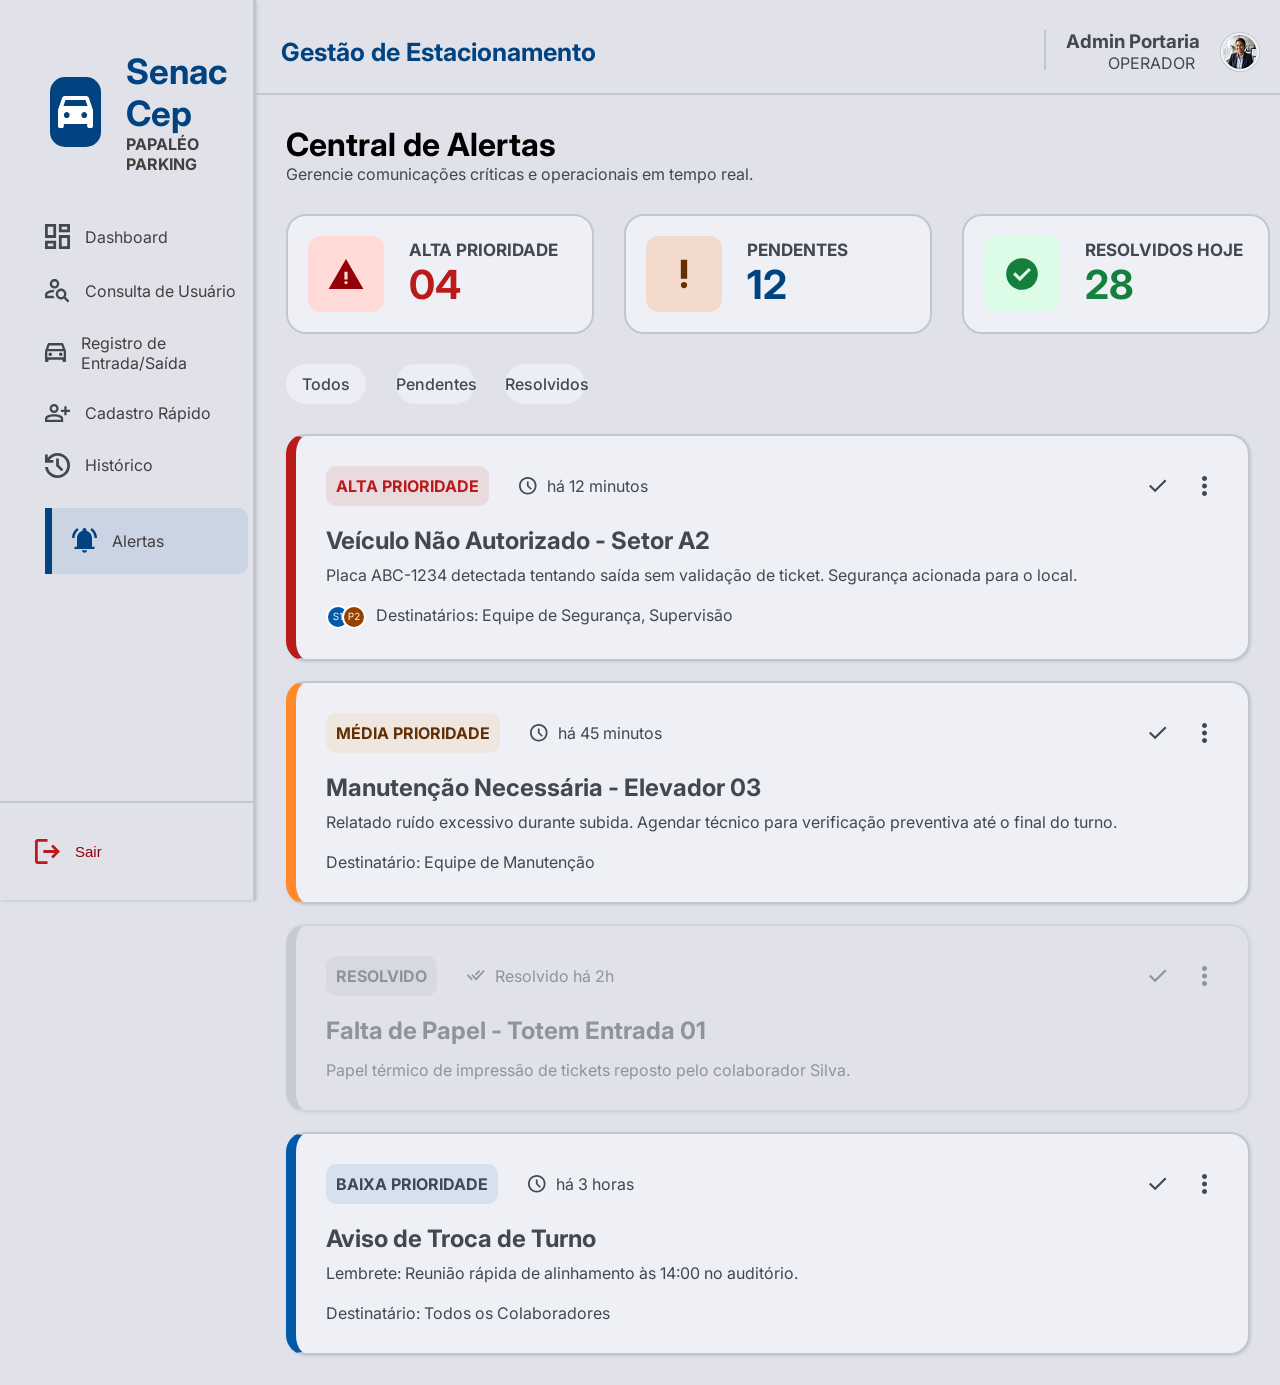
==== pages/alerta.html @ 00136c9e "Rename Alerta.html to alerta.html" ====
<!doctype html>
<html lang="pt-br">
  <head>
    <meta charset="UTF-8" />
    <meta name="viewport" content="width=device-width, initial-scale=1.0" />
    <title>Alertas - Senac Parking</title>

    <link rel="stylesheet" href="../css/style.css" />
    <link rel="stylesheet" href="../css/Alerta.css" />

    <link rel="preconnect" href="https://fonts.googleapis.com" />
    <link rel="preconnect" href="https://fonts.gstatic.com" crossorigin />
    <link
      href="https://fonts.googleapis.com/css2?family=Inter:ital,opsz,wght@0,14..32,100..900;1,14..32,100..900&family=Jockey+One&family=Poppins:ital,wght@0,100;0,200;0,300;0,400;0,500;0,600;0,700;0,800;0,900;1,100;1,200;1,300;1,400;1,500;1,600;1,700;1,800;1,900&display=swap"
      rel="stylesheet"
    />
  </head>

  <body>
    <main>
      <div class="pagina">
        <aside>
          <div class="tituloAside">
            <div class="imagemtituloaside">
              <img src="../Teste-senac2/Imagem/Icon-carro-branco.svg" alt="" />
            </div>

            <div class="nomeLogoAside">
              <h3>Senac Cep</h3>
              <h4>PAPALÉO PARKING</h4>
            </div>
          </div>
          <nav>
            <div class="inconsNav">
              <img src="../Teste-senac2/Imagem/Icon-dashboard.svg" alt="" />
              <a href="#">Dashboard</a>
            </div>
            <div class="inconsNav">
              <img
                src="../Teste-senac2/Imagem/Icon-consultar-usuarios.svg"
                alt=""
              />
              <a href="ConsultaUsuario.html">Consulta de Usuário</a>
            </div>
            <div class="inconsNav">
              <img
                src="../Teste-senac2/Imagem/Icon-registrar-entradas-e-saidas.svg"
                alt=""
              />
              <a href="#">Registro de Entrada/Saída</a>
            </div>
            <div class="inconsNav">
              <img
                src="../Teste-senac2/Imagem/Icon-cadastro-rapido-cinza.svg"
                alt=""
              />
              <a href="cadastro.html">Cadastro Rápido</a>
            </div>
            <div class="inconsNav">
              <img src="../Teste-senac2/Imagem/Icon-historico.svg" alt="" />
              <a href="#">Histórico</a>
            </div>
            <div class="inconsNav cadastroRapido">
              <img src="../Teste-senac2/Imagem/Icon-alertas-azul.svg" alt="" />
              <a href="#">Alertas</a>
            </div>
          </nav>

          <hr />
          <div class="buttonSair">
            <img src="../Teste-senac2/Imagem/Icon-sair.svg" alt="" />
            <button onclick="sair()" class="buttonSair">Sair</button>
          </div>
        </aside>
        <div class="ParteCentral">
          <header>
            <h2>Gestão de Estacionamento</h2>

            <div class="perfilusuario">
              <hr />
              <div>
                <h3>Admin Portaria</h3>
                <p>OPERADOR</p>
              </div>
            </div>
            <img
              src="../Teste-senac2/Imagem/Foto de Perfil do Administrador.png"
              alt=""
            />
          </header>

          <div class="conteudo">
            <div class="tituloConteudo">
              <h1>Central de Alertas</h1>
              <p>
                Gerencie comunicações críticas e operacionais em tempo real.
              </p>
            </div>
            <div class="divPrioridades">
              <div class="altaPrioridade cardPrioridade">
                <img src="../Teste-senac2/Imagem/Icon-Prioridade.svg" alt="" />
                <div>
                  <h3>ALTA PRIORIDADE</h3>
                  <strong class="numeroPrioridade">04</strong>
                </div>
              </div>
              <div class="divPendestes cardPrioridade">
                <img src="../Teste-senac2/Imagem/Icon-Pendentes.svg" alt="" />
                <div>
                  <h3>PENDENTES</h3>
                  <strong class="numeroPendente">12</strong>
                </div>
              </div>
              <div class="divResolvidos cardPrioridade">
                <img src="../Teste-senac2/Imagem/Icon-Resolvidos.svg" alt="" />
                <div>
                  <h3>RESOLVIDOS HOJE</h3>
                  <strong class="numeroResolvidos">28</strong>
                </div>
              </div>
            </div>

            <div class="botoesAtalho">
              <button id="botaoTodos"  class="botoes" onclick="BT_Todos()">Todos</button>

              <button id="botaoPendentes" class="botoes" onclick="BT_Pendentes()">Pendentes</button>

              <button id="botaoResolvidos"  onclick="BT_Resolvidos()" class="botoes">Resolvidos</button>
            </div>

            <div class="divNotificacoes">
              <div class="notificacao1 notificacao " id="altaPrioridade">
                <div class="textoNotificao">
                  <div>
                    <h4>ALTA PRIORIDADE</h4>
                    <div>
                      <img
                        src="../Teste-senac2/Imagem/Icon-relogio.svg"
                        alt=""
                      />
                      <p>há 12 minutos</p>
                    </div>
                  </div>

                  <div>
                    <img src="../Teste-senac2/Imagem/Icon-Check.svg" alt="" />
                    <img
                      class="trespontinho"
                      src="../Teste-senac2/Imagem/Icon-Pontinhos.svg"
                      alt=""
                    />
                  </div>
                </div>
                <h2>Veículo Não Autorizado - Setor A2</h2>
                <p class="texto">
                  Placa ABC-1234 detectada tentando saída sem validação de
                  ticket. Segurança acionada para o local.
                </p>
                <div>
                  <img
                    src="../Teste-senac2/Imagem/Icon-Destinatario.svg"
                    alt=""
                  />
                  <p>Destinatários: Equipe de Segurança, Supervisão</p>
                </div>
              </div>

              <div class="notificacao2 notificacao" id="mediaPrioridade">
                <div class="textoNotificao">
                  <div>
                    <h4>MÉDIA PRIORIDADE</h4>
                    <div>
                      <img
                        src="../Teste-senac2/Imagem/Icon-relogio.svg"
                        alt=""
                      />
                      <p>há 45 minutos</p>
                    </div>
                  </div>

                  <div>
                    <img src="../Teste-senac2/Imagem/Icon-Check.svg" alt="" />
                    <img
                      class="trespontinho"
                      src="../Teste-senac2/Imagem/Icon-Pontinhos.svg"
                      alt=""
                    />
                  </div>
                </div>
                <h2>Manutenção Necessária - Elevador 03</h2>
                <p class="texto">
                  Relatado ruído excessivo durante subida. Agendar técnico para verificação preventiva até o final do turno.
                </p>
                <div>
                  <p>Destinatário: Equipe de Manutenção</p>
                </div>
              </div>

              <div class="notificacao3 notificacao" id="resolvido">
                <div class="textoNotificao">
                  <div>
                    <h4>RESOLVIDO</h4>
                    <div>
                      <img
                        src="../Teste-senac2/Imagem/Icon-cheked.svg"
                        alt=""
                      />
                      <p>Resolvido há 2h</p>
                    </div>
                  </div>

                  <div>
                    <img src="../Teste-senac2/Imagem/Icon-Check.svg" alt="" />
                    <img
                      class="trespontinho"
                      src="../Teste-senac2/Imagem/Icon-Pontinhos.svg"
                      alt=""
                    />
                  </div>
                </div>
                <h2>Falta de Papel - Totem Entrada 01</h2>
                <p class="texto">
                 Papel térmico de impressão de tickets reposto pelo colaborador Silva.
                </p>
               
              </div>

              <div class="notificacao4 notificacao" id="baixaPrioridade">
                <div class="textoNotificao">
                  <div>
                    <h4>BAIXA PRIORIDADE</h4>
                    <div>
                      <img
                        src="../Teste-senac2/Imagem/Icon-relogio.svg"
                        alt=""
                      />
                      <p>há 3 horas</p>
                    </div>
                  </div>

                  <div>
                    <img src="../Teste-senac2/Imagem/Icon-Check.svg" alt="" />
                    <img
                      class="trespontinho"
                      src="../Teste-senac2/Imagem/Icon-Pontinhos.svg"
                      alt=""
                    />
                  </div>
                </div>
                <h2>Aviso de Troca de Turno</h2>
                <p class="texto">
                  Lembrete: Reunião rápida de alinhamento às 14:00 no auditório.
                </p>
                <div>
                 
                  <p>Destinatário: Todos os Colaboradores </p>
                </div>
              </div>

              
          </div>
        </div>
      </div>
    </main>

    <script src="../script.js"></script>
  </body>
</html>
---- css/style.css ----
* {
  margin: 0;
  padding: 0;
  box-sizing: border-box;
}

body {
  font-family: Arial, sans-serif;
}
---- css/Alerta.css ----
body {
  color: #424751;
  font-family: "Inter", sans-serif;
}

.pagina {
  display: flex;
  align-items: flex-start;
  width: 100%;
  min-height: 100vh;
  background-color: #e1e2e9;
}

aside {
  display: flex;
  flex-direction: column;
  border-right: 3px solid #c2c6d3;
  box-shadow: 1px 1px 3px 0px #c2c6d3;
  width: 25%;
  min-height: 100vh;

  .tituloAside {
    display: flex;
    align-items: center;
    margin-bottom: 50px;
    margin-top: 50px;
    .imagemtituloaside {
      display: flex;
      align-items: center;
      justify-content: center;
      margin-left: 50px;
      background-color: #004380;
      height: 70px;
      width: 70px;
      border-radius: 15px;

      img {
        width: 35px;
      }
    }

    .nomeLogoAside {
      display: flex;
      flex-direction: column;
      align-items: center;
      margin-left: 25px;
      h3 {
        font-size: 35px;
        color: #004380;
      }

      h4 {
        color: rgb(65, 64, 64);
      }
    }
  }
  nav {
    display: flex;
    flex-direction: column;
    height: 100%;

    .inconsNav {
      display: flex;
      align-items: center;
      margin-left: 45px;
      margin-bottom: 30px;
      width: 80%;
      a {
        color: rgb(65, 64, 64);
        padding-left: 15px;
        text-decoration: none;
      }

      img {
        width: 25px;
      }
    }

    .cadastroRapido {
      background-color: #005aa91a;
      border-radius: 0px 10px 10px 0px;
      padding: 20px 0px 20px 20px;
      border-left: 7px solid #004380;
    }
  }

  hr {
    margin-top: auto;
    width: 100%;
    height: 2px;
    border: none;
    background: #c2c6d3;
  }

  .buttonSair {
    padding: 20px 0px 20px 35px;
    display: flex;
    align-items: center;

    img {
      width: 25px;
    }

    button {
      border: none;
      background-color: #e1e2e9;
      padding-left: 15px;
      color: #93000a;
      font-size: 15px;
    }

    button:active {
      color: black;
    }
  }
}

header {
  padding: 30px 20px 20px 25px;

  display: flex;
  align-items: center;
  width: 100%;
  border-bottom: 2px solid #c2c6d3;
  h2 {
    font-size: 25px;
    color: #004380;
  }

  hr {
    width: 2px;
    height: 40px;
    margin-right: 20px;
    border: none;
    background: #c2c6d3;
    margin-left: 20px;
  }

  .perfilusuario {
    display: flex;
    margin-left: auto;

    padding-right: 20px;

    p {
      padding-left: 42px;
    }
  }
}

.ParteCentral {
  display: flex;
  flex-direction: column;
  align-items: flex-start;
  width: 100%;
  min-height: 100vh;

  .tituloConteudo {
    padding: 30px 30px;
    h1 {
      color: black;
    }
  }

  .conteudo {
    width: 100%;

    .divPrioridades {
      display: flex;
      padding: 0px 0px 30px 30px;
      gap: 30px;

      .cardPrioridade {
        display: flex;
        background-color: #eef0f5;
        border: 2px solid rgba(194, 198, 211, 1);
        border-radius: 20px;
        padding: 20px;
        width: 31%;
        height: 120px;

        div {
          display: flex;
          flex-direction: column;
          justify-content: center;
          padding-left: 25px;
          h3 {
            font-size: 17px;
          }
          strong {
            font-size: 40px;
          }
          .numeroPrioridade {
            color: rgba(186, 26, 26, 1);
          }
          .numeroPendente {
            color: rgba(0, 67, 128, 1);
          }
          .numeroResolvidos {
            color: rgba(21, 128, 61, 1);
          }
        }
      }
    }

    .botoesAtalho {
      display: flex;
      margin-left: 30px;
      gap: 30px;
      button {
        background-color: rgba(236, 237, 245, 1);
        height: 40px;
        width: 8%;
        border: none;
        border-radius: 40px;
        color: rgba(66, 71, 81, 1);
        font-family: "Inter", sans-serif;
        font-weight: 500;
        font-size: 16px;
        transition: 0.3s;
      }
      
      .botoes:hover{
        background-color: rgba(0, 67, 128, 1);
        color: #fff;
      }
    }

    .divNotificacoes {
      display: flex;
      flex-direction: column;
      padding: 30px 0px 30px 30px;
      gap: 20px;
      h4 {
        font-weight: 700;
      }

      img {
        margin-right: 10px;
      }
      .notificacao {
        box-shadow: 1px 1px 3px 0px #c2c6d3;
        display: flex;
        flex-direction: column;
        background-color: #eef0f5;
        border: 2px solid rgba(194, 198, 211, 1);
        border-radius: 20px;
        padding: 30px;
        width: 97%;

        div {
          display: flex;
        }

        .texto {
          padding: 10px 0px 20px 0px;
        }

        .textoNotificao {
          display: flex;
          align-items: center;
          justify-content: space-between;
          padding: 0px 0px 20px 0px;

          .trespontinho {
            margin-left: 25px;
            width: 6px;
          }
          div {
            div {
              display: flex;
              align-items: center;
            }
          }

          h4 {
            margin-right: 30px;
            padding: 10px;
            border-radius: 10px;
          }

          img {
            width: 18px;
            margin-right: 10px;
          }
        }
      }
      .notificacao1 {
        border-left: 10px solid rgba(186, 26, 26, 1);
        div {
          display: flex;
        }

        .texto {
          padding: 10px 0px 20px 0px;
        }

        .textoNotificao {
          display: flex;
          align-items: center;
          justify-content: space-between;
          padding: 0px 0px 20px 0px;

          .trespontinho {
            margin-left: 25px;
            width: 6px;
          }
          div {
            div {
              display: flex;
              align-items: center;
            }
          }

          h4 {
            margin-right: 30px;
            padding: 10px;
            border-radius: 10px;
            color: rgba(186, 26, 26, 1);
            background-color: rgba(186, 26, 26, 0.1);
          }

          img {
            width: 18px;
            margin-right: 10px;
          }
        }
      }

      .notificacao2 {
        border-left: 10px solid rgba(255, 137, 40, 1);

        h4 {
          color: rgba(100, 47, 0, 1);
          background-color: rgba(255, 137, 40, 0.1);
        }
      }

      .notificacao3 {
        background: transparent;
        opacity: 0.5;
        border-left: 10px solid rgba(66, 71, 81, 0.3);
        .texto {
          padding: 15px 0px 0px 0px;
        }

        h4 {
          background-color: rgba(66, 71, 81, 0.1);
        }
      }

      .notificacao4 {
        border-left: 10px solid rgba(0, 90, 169, 1);
        h4 {
          background-color: rgba(0, 90, 169, 0.1);
        }
      }
    }
  }
}
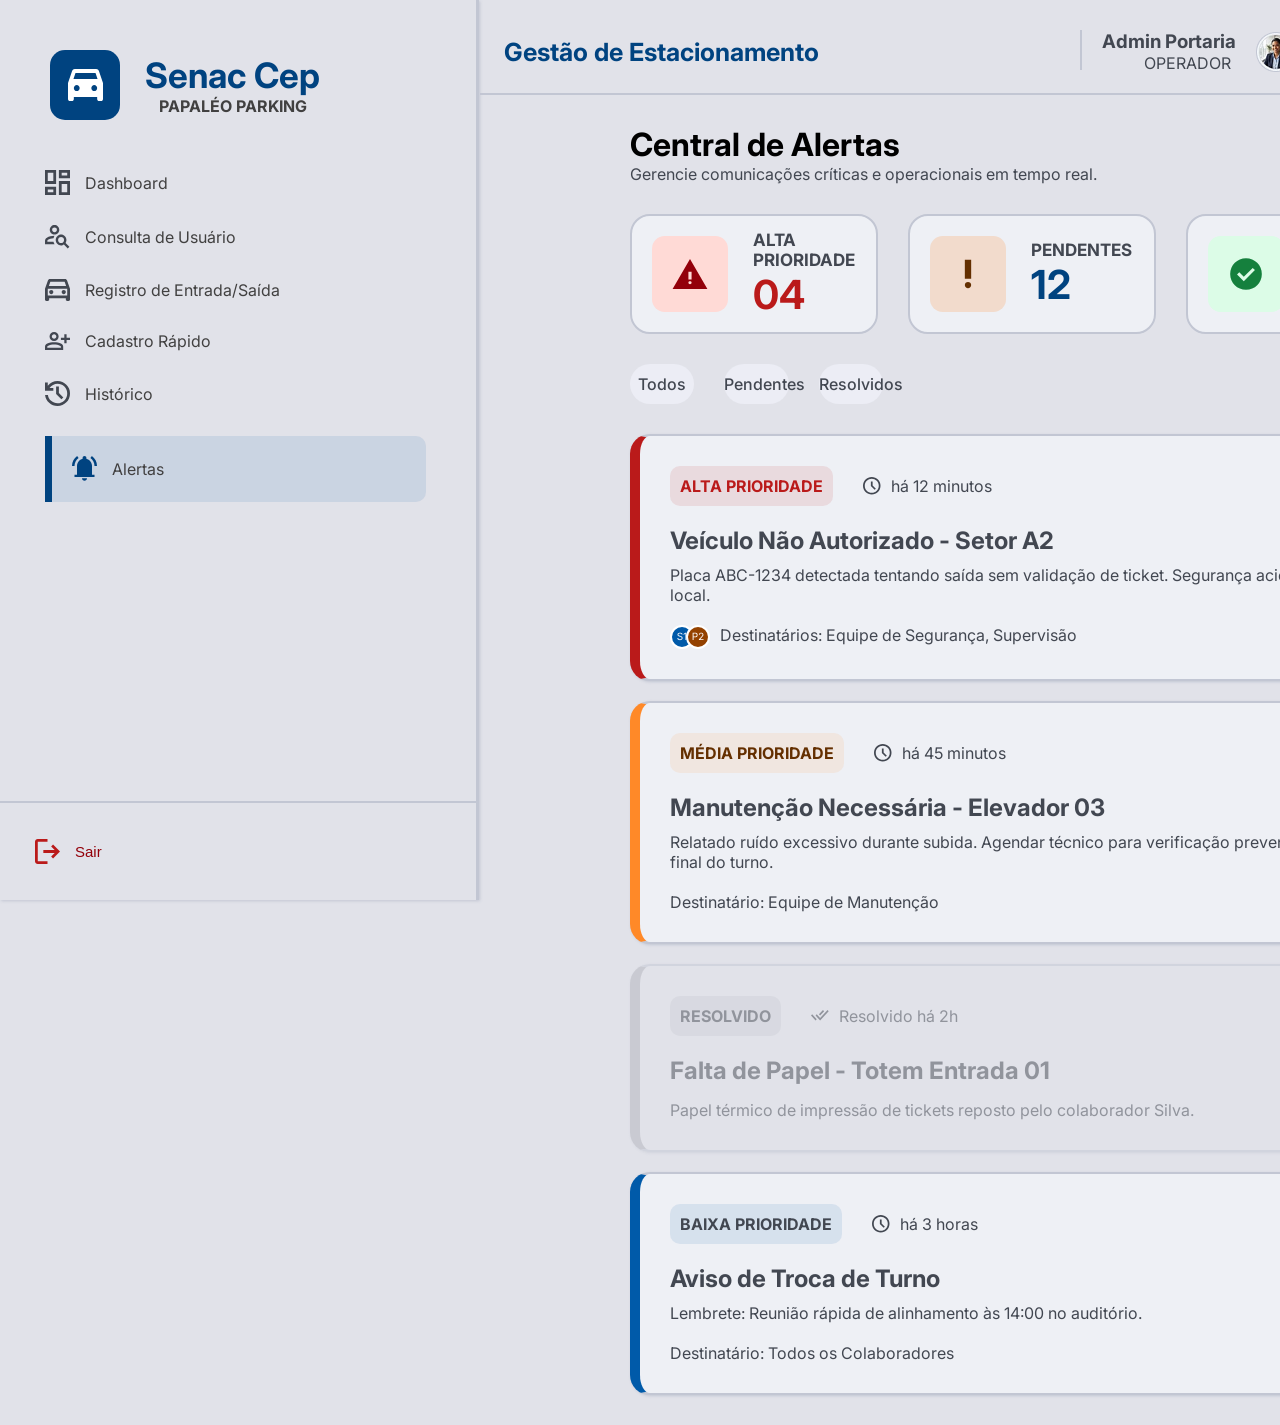
==== commit 6ba5aa06: "tentiva" ====
--- a/pages/alerta.html
+++ b/pages/alerta.html
@@ -33,14 +33,14 @@
           <nav>
             <div class="inconsNav">
               <img src="../Teste-senac2/Imagem/Icon-dashboard.svg" alt="" />
-              <a href="#">Dashboard</a>
+              <a href="dashboard.html">Dashboard</a>
             </div>
             <div class="inconsNav">
               <img
                 src="../Teste-senac2/Imagem/Icon-consultar-usuarios.svg"
                 alt=""
               />
-              <a href="ConsultaUsuario.html">Consulta de Usuário</a>
+              <a href="consultaUsuario.html">Consulta de Usuário</a>
             </div>
             <div class="inconsNav">
               <img
--- a/css/Alerta.css
+++ b/css/Alerta.css
@@ -12,11 +12,12 @@
 }
 
 aside {
+  position: fixed;
   display: flex;
   flex-direction: column;
   border-right: 3px solid #c2c6d3;
   box-shadow: 1px 1px 3px 0px #c2c6d3;
-  width: 25%;
+  width: 479px;
   min-height: 100vh;
 
   .tituloAside {
@@ -116,8 +117,8 @@
 }
 
 header {
-  padding: 30px 20px 20px 25px;
-
+  padding: 30px 20px 20px 24px;
+  margin-left: -120px;
   display: flex;
   align-items: center;
   width: 100%;
@@ -149,6 +150,7 @@
 }
 
 .ParteCentral {
+  margin-left: 600px;
   display: flex;
   flex-direction: column;
   align-items: flex-start;
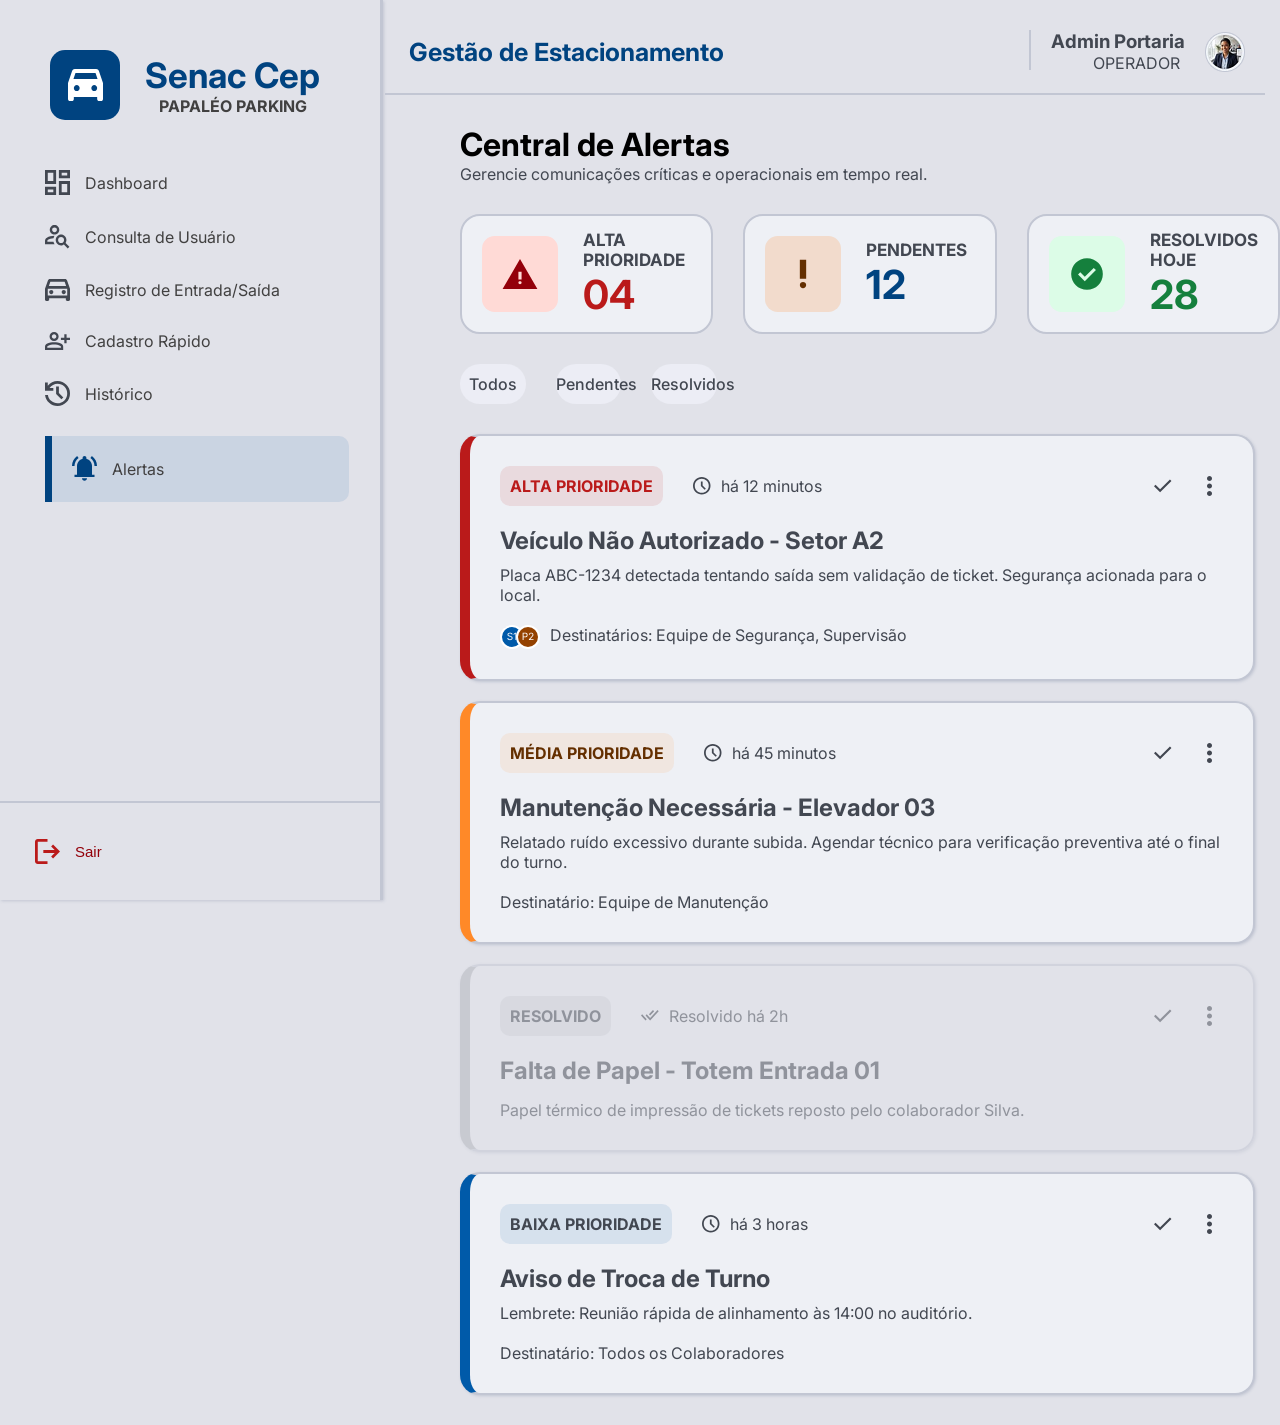
==== commit 833a8c50: "pagina historico feita" ====
--- a/pages/alerta.html
+++ b/pages/alerta.html
@@ -1,8 +1,10 @@
+
 <!doctype html>
 <html lang="pt-br">
   <head>
     <meta charset="UTF-8" />
     <meta name="viewport" content="width=device-width, initial-scale=1.0" />
+
     <title>Alertas - Senac Parking</title>
 
     <link rel="stylesheet" href="../css/style.css" />
@@ -10,6 +12,7 @@
 
     <link rel="preconnect" href="https://fonts.googleapis.com" />
     <link rel="preconnect" href="https://fonts.gstatic.com" crossorigin />
+
     <link
       href="https://fonts.googleapis.com/css2?family=Inter:ital,opsz,wght@0,14..32,100..900;1,14..32,100..900&family=Jockey+One&family=Poppins:ital,wght@0,100;0,200;0,300;0,400;0,500;0,600;0,700;0,800;0,900;1,100;1,200;1,300;1,400;1,500;1,600;1,700;1,800;1,900&display=swap"
       rel="stylesheet"
@@ -19,10 +22,15 @@
   <body>
     <main>
       <div class="pagina">
+
+        <!-- MENU LATERAL -->
         <aside>
           <div class="tituloAside">
             <div class="imagemtituloaside">
-              <img src="../Teste-senac2/Imagem/Icon-carro-branco.svg" alt="" />
+              <img
+                src="../Teste-senac2/Imagem/Icon-carro-branco.svg"
+                alt=""
+              />
             </div>
 
             <div class="nomeLogoAside">
@@ -30,11 +38,16 @@
               <h4>PAPALÉO PARKING</h4>
             </div>
           </div>
+
           <nav>
             <div class="inconsNav">
-              <img src="../Teste-senac2/Imagem/Icon-dashboard.svg" alt="" />
+              <img
+                src="../Teste-senac2/Imagem/Icon-dashboard.svg"
+                alt=""
+              />
               <a href="dashboard.html">Dashboard</a>
             </div>
+
             <div class="inconsNav">
               <img
                 src="../Teste-senac2/Imagem/Icon-consultar-usuarios.svg"
@@ -42,6 +55,7 @@
               />
               <a href="consultaUsuario.html">Consulta de Usuário</a>
             </div>
+
             <div class="inconsNav">
               <img
                 src="../Teste-senac2/Imagem/Icon-registrar-entradas-e-saidas.svg"
@@ -49,6 +63,7 @@
               />
               <a href="#">Registro de Entrada/Saída</a>
             </div>
+
             <div class="inconsNav">
               <img
                 src="../Teste-senac2/Imagem/Icon-cadastro-rapido-cinza.svg"
@@ -56,213 +71,365 @@
               />
               <a href="cadastro.html">Cadastro Rápido</a>
             </div>
+
             <div class="inconsNav">
-              <img src="../Teste-senac2/Imagem/Icon-historico.svg" alt="" />
-              <a href="#">Histórico</a>
-            </div>
+              <img
+                src="../Teste-senac2/Imagem/Icon-historico.svg"
+                alt=""
+              />
+              <a href="historico.html">Histórico</a>
+            </div>
+
             <div class="inconsNav cadastroRapido">
-              <img src="../Teste-senac2/Imagem/Icon-alertas-azul.svg" alt="" />
+              <img
+                src="../Teste-senac2/Imagem/Icon-alertas-azul.svg"
+                alt=""
+              />
               <a href="#">Alertas</a>
             </div>
           </nav>
 
           <hr />
+
           <div class="buttonSair">
-            <img src="../Teste-senac2/Imagem/Icon-sair.svg" alt="" />
-            <button onclick="sair()" class="buttonSair">Sair</button>
+            <img
+              src="../Teste-senac2/Imagem/Icon-sair.svg"
+              alt=""
+            />
+
+            <button
+              onclick="sair()"
+              class="buttonSair"
+            >
+              Sair
+            </button>
           </div>
         </aside>
+
+        <!-- PARTE CENTRAL -->
         <div class="ParteCentral">
+
+          <!-- CABEÇALHO -->
           <header>
             <h2>Gestão de Estacionamento</h2>
 
             <div class="perfilusuario">
               <hr />
+
               <div>
                 <h3>Admin Portaria</h3>
                 <p>OPERADOR</p>
               </div>
             </div>
+
             <img
               src="../Teste-senac2/Imagem/Foto de Perfil do Administrador.png"
               alt=""
             />
           </header>
 
+          <!-- CONTEÚDO -->
           <div class="conteudo">
+
             <div class="tituloConteudo">
               <h1>Central de Alertas</h1>
+
               <p>
                 Gerencie comunicações críticas e operacionais em tempo real.
               </p>
             </div>
+
+            <!-- CARDS DE PRIORIDADE -->
             <div class="divPrioridades">
+
               <div class="altaPrioridade cardPrioridade">
-                <img src="../Teste-senac2/Imagem/Icon-Prioridade.svg" alt="" />
+                <img
+                  src="../Teste-senac2/Imagem/Icon-Prioridade.svg"
+                  alt=""
+                />
+
                 <div>
                   <h3>ALTA PRIORIDADE</h3>
                   <strong class="numeroPrioridade">04</strong>
                 </div>
               </div>
+
               <div class="divPendestes cardPrioridade">
-                <img src="../Teste-senac2/Imagem/Icon-Pendentes.svg" alt="" />
+                <img
+                  src="../Teste-senac2/Imagem/Icon-Pendentes.svg"
+                  alt=""
+                />
+
                 <div>
                   <h3>PENDENTES</h3>
                   <strong class="numeroPendente">12</strong>
                 </div>
               </div>
+
               <div class="divResolvidos cardPrioridade">
-                <img src="../Teste-senac2/Imagem/Icon-Resolvidos.svg" alt="" />
+                <img
+                  src="../Teste-senac2/Imagem/Icon-Resolvidos.svg"
+                  alt=""
+                />
+
                 <div>
                   <h3>RESOLVIDOS HOJE</h3>
                   <strong class="numeroResolvidos">28</strong>
                 </div>
               </div>
-            </div>
-
+
+            </div>
+
+            <!-- FILTROS -->
             <div class="botoesAtalho">
-              <button id="botaoTodos"  class="botoes" onclick="BT_Todos()">Todos</button>
-
-              <button id="botaoPendentes" class="botoes" onclick="BT_Pendentes()">Pendentes</button>
-
-              <button id="botaoResolvidos"  onclick="BT_Resolvidos()" class="botoes">Resolvidos</button>
-            </div>
-
+
+              <button
+                id="botaoTodos"
+                class="botoes"
+                onclick="BT_Todos()"
+              >
+                Todos
+              </button>
+
+              <button
+                id="botaoPendentes"
+                class="botoes"
+                onclick="BT_Pendentes()"
+              >
+                Pendentes
+              </button>
+
+              <button
+                id="botaoResolvidos"
+                class="botoes"
+                onclick="BT_Resolvidos()"
+              >
+                Resolvidos
+              </button>
+
+            </div>
+
+            <!-- NOTIFICAÇÕES -->
             <div class="divNotificacoes">
-              <div class="notificacao1 notificacao " id="altaPrioridade">
+
+              <!-- ALERTA 1 -->
+              <div
+                class="notificacao1 notificacao"
+                id="altaPrioridade"
+              >
                 <div class="textoNotificao">
+
                   <div>
                     <h4>ALTA PRIORIDADE</h4>
+
                     <div>
                       <img
                         src="../Teste-senac2/Imagem/Icon-relogio.svg"
                         alt=""
                       />
+
                       <p>há 12 minutos</p>
                     </div>
                   </div>
 
                   <div>
-                    <img src="../Teste-senac2/Imagem/Icon-Check.svg" alt="" />
+                    <img
+                      src="../Teste-senac2/Imagem/Icon-Check.svg"
+                      alt=""
+                    />
+
                     <img
                       class="trespontinho"
                       src="../Teste-senac2/Imagem/Icon-Pontinhos.svg"
                       alt=""
                     />
                   </div>
-                </div>
-                <h2>Veículo Não Autorizado - Setor A2</h2>
+
+                </div>
+
+                <h2>
+                  Veículo Não Autorizado - Setor A2
+                </h2>
+
                 <p class="texto">
                   Placa ABC-1234 detectada tentando saída sem validação de
                   ticket. Segurança acionada para o local.
                 </p>
+
                 <div>
                   <img
                     src="../Teste-senac2/Imagem/Icon-Destinatario.svg"
                     alt=""
                   />
-                  <p>Destinatários: Equipe de Segurança, Supervisão</p>
-                </div>
-              </div>
-
-              <div class="notificacao2 notificacao" id="mediaPrioridade">
+
+                  <p>
+                    Destinatários: Equipe de Segurança, Supervisão
+                  </p>
+                </div>
+              </div>
+
+              <!-- ALERTA 2 -->
+              <div
+                class="notificacao2 notificacao"
+                id="mediaPrioridade"
+              >
                 <div class="textoNotificao">
+
                   <div>
                     <h4>MÉDIA PRIORIDADE</h4>
+
                     <div>
                       <img
                         src="../Teste-senac2/Imagem/Icon-relogio.svg"
                         alt=""
                       />
+
                       <p>há 45 minutos</p>
                     </div>
                   </div>
 
                   <div>
-                    <img src="../Teste-senac2/Imagem/Icon-Check.svg" alt="" />
+                    <img
+                      src="../Teste-senac2/Imagem/Icon-Check.svg"
+                      alt=""
+                    />
+
                     <img
                       class="trespontinho"
                       src="../Teste-senac2/Imagem/Icon-Pontinhos.svg"
                       alt=""
                     />
                   </div>
-                </div>
-                <h2>Manutenção Necessária - Elevador 03</h2>
+
+                </div>
+
+                <h2>
+                  Manutenção Necessária - Elevador 03
+                </h2>
+
                 <p class="texto">
-                  Relatado ruído excessivo durante subida. Agendar técnico para verificação preventiva até o final do turno.
+                  Relatado ruído excessivo durante subida. Agendar técnico
+                  para verificação preventiva até o final do turno.
                 </p>
-                <div>
-                  <p>Destinatário: Equipe de Manutenção</p>
-                </div>
-              </div>
-
-              <div class="notificacao3 notificacao" id="resolvido">
+
+                <div>
+                  <p>
+                    Destinatário: Equipe de Manutenção
+                  </p>
+                </div>
+              </div>
+
+              <!-- ALERTA 3 -->
+              <div
+                class="notificacao3 notificacao"
+                id="resolvido"
+              >
                 <div class="textoNotificao">
+
                   <div>
                     <h4>RESOLVIDO</h4>
+
                     <div>
                       <img
                         src="../Teste-senac2/Imagem/Icon-cheked.svg"
                         alt=""
                       />
+
                       <p>Resolvido há 2h</p>
                     </div>
                   </div>
 
                   <div>
-                    <img src="../Teste-senac2/Imagem/Icon-Check.svg" alt="" />
+                    <img
+                      src="../Teste-senac2/Imagem/Icon-Check.svg"
+                      alt=""
+                    />
+
                     <img
                       class="trespontinho"
                       src="../Teste-senac2/Imagem/Icon-Pontinhos.svg"
                       alt=""
                     />
                   </div>
-                </div>
-                <h2>Falta de Papel - Totem Entrada 01</h2>
+
+                </div>
+
+                <h2>
+                  Falta de Papel - Totem Entrada 01
+                </h2>
+
                 <p class="texto">
-                 Papel térmico de impressão de tickets reposto pelo colaborador Silva.
+                  Papel térmico de impressão de tickets reposto pelo
+                  colaborador Silva.
                 </p>
-               
-              </div>
-
-              <div class="notificacao4 notificacao" id="baixaPrioridade">
+              </div>
+
+              <!-- ALERTA 4 -->
+              <div
+                class="notificacao4 notificacao"
+                id="baixaPrioridade"
+              >
                 <div class="textoNotificao">
+
                   <div>
                     <h4>BAIXA PRIORIDADE</h4>
+
                     <div>
                       <img
                         src="../Teste-senac2/Imagem/Icon-relogio.svg"
                         alt=""
                       />
+
                       <p>há 3 horas</p>
                     </div>
                   </div>
 
                   <div>
-                    <img src="../Teste-senac2/Imagem/Icon-Check.svg" alt="" />
+                    <img
+                      src="../Teste-senac2/Imagem/Icon-Check.svg"
+                      alt=""
+                    />
+
                     <img
                       class="trespontinho"
                       src="../Teste-senac2/Imagem/Icon-Pontinhos.svg"
                       alt=""
                     />
                   </div>
-                </div>
-                <h2>Aviso de Troca de Turno</h2>
+
+                </div>
+
+                <h2>
+                  Aviso de Troca de Turno
+                </h2>
+
                 <p class="texto">
-                  Lembrete: Reunião rápida de alinhamento às 14:00 no auditório.
+                  Lembrete: Reunião rápida de alinhamento às 14:00 no
+                  auditório.
                 </p>
-                <div>
-                 
-                  <p>Destinatário: Todos os Colaboradores </p>
-                </div>
-              </div>
-
-              
+
+                <div>
+                  <p>
+                    Destinatário: Todos os Colaboradores
+                  </p>
+                </div>
+              </div>
+
+            </div>
+            <!-- FIM .divNotificacoes -->
+
           </div>
+          <!-- FIM .conteudo -->
+
         </div>
+        <!-- FIM .ParteCentral -->
+
       </div>
+      <!-- FIM .pagina -->
+
     </main>
 
     <script src="../script.js"></script>
   </body>
 </html>
+
--- a/css/style.css
+++ b/css/style.css
@@ -6,4 +6,5 @@
 
 body {
   font-family: Arial, sans-serif;
-}+}
+
--- a/css/Alerta.css
+++ b/css/Alerta.css
@@ -17,7 +17,7 @@
   flex-direction: column;
   border-right: 3px solid #c2c6d3;
   box-shadow: 1px 1px 3px 0px #c2c6d3;
-  width: 479px;
+  width: 382.88px;
   min-height: 100vh;
 
   .tituloAside {
@@ -118,7 +118,7 @@
 
 header {
   padding: 30px 20px 20px 24px;
-  margin-left: -120px;
+  margin-left: -15px;
   display: flex;
   align-items: center;
   width: 100%;
@@ -150,7 +150,7 @@
 }
 
 .ParteCentral {
-  margin-left: 600px;
+  margin-left: 400px;
   display: flex;
   flex-direction: column;
   align-items: flex-start;
@@ -166,7 +166,7 @@
 
   .conteudo {
     width: 100%;
-
+    padding: 0px 0px 0px 30px;
     .divPrioridades {
       display: flex;
       padding: 0px 0px 30px 30px;
